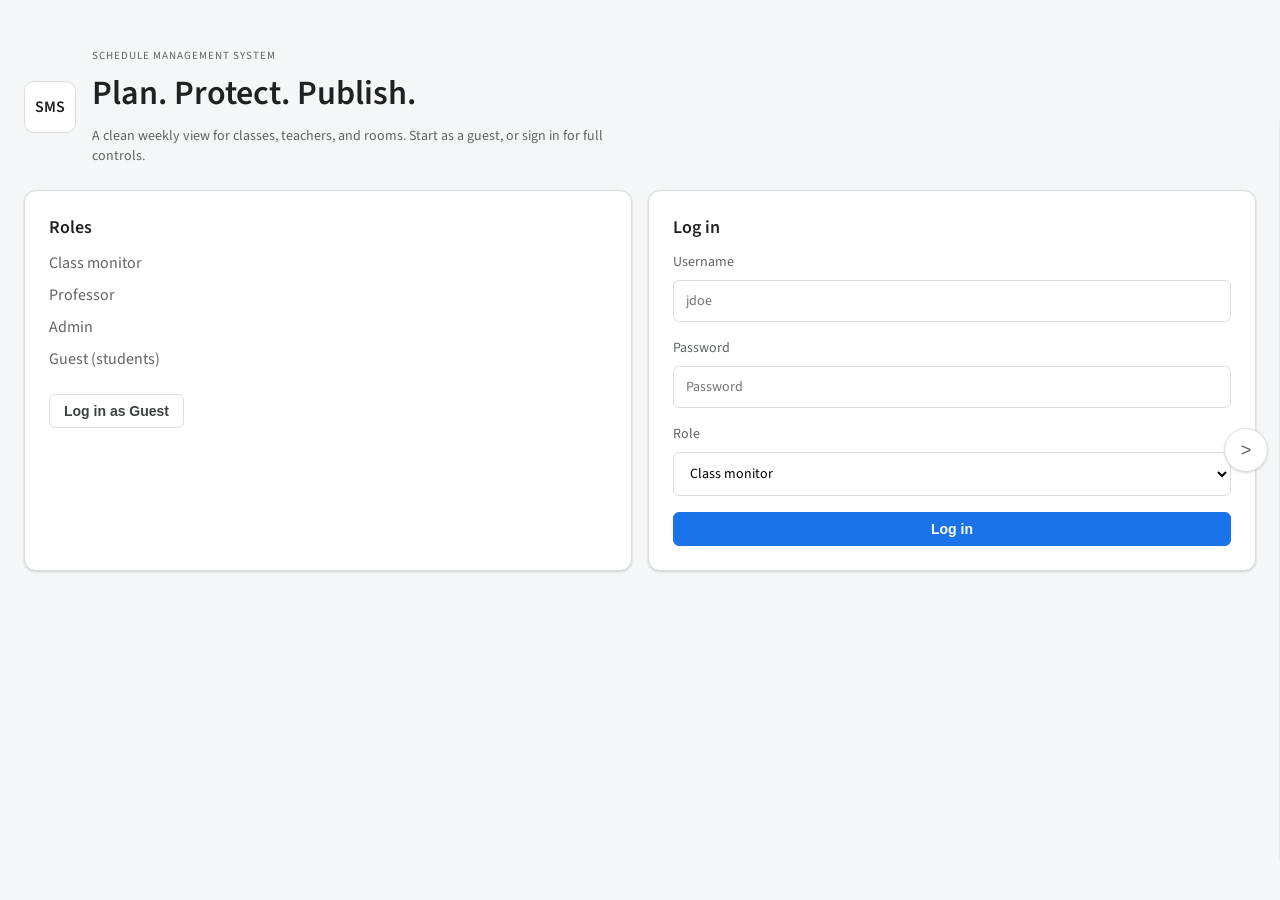
==== frontend/index.html @ 8932b258 "audit log view" ====
<!doctype html>
<html lang="en">
  <head>
    <meta charset="UTF-8" />
    <meta name="viewport" content="width=device-width, initial-scale=1.0" />
  <head>
    <meta charset="UTF-8" />
    <meta name="viewport" content="width=device-width, initial-scale=1.0" />
    <title>Schedule Management System</title>
    <link rel="preconnect" href="https://fonts.googleapis.com" />
    <link rel="preconnect" href="https://fonts.gstatic.com" crossorigin />
    <link
      href="https://fonts.googleapis.com/css2?family=Source+Sans+3:wght@400;500;600&display=swap"
      rel="stylesheet"
    />
    <link rel="stylesheet" href="styles.css" />
    <link rel="stylesheet" href="audit-log.css">
    
  </head>
  <body>
    
    <div class="bg-orbit"></div>
    <div class="bg-grid"></div>

    <main class="shell">
      <section class="login" id="login-view">
        <header class="brand">
          <div class="brand-mark">SMS</div>
          <div>
            <p class="eyebrow">Schedule Management System</p>
            <h1>Plan. Protect. Publish.</h1>
            <p class="lead">
              A clean weekly view for classes, teachers, and rooms. Start as a
              guest, or sign in for full controls.
            </p>
          </div>
        </header>

        <div class="login-panels">
          <div class="role-card">
            <h2>Roles</h2>
            <ul>
              <li>Class monitor</li>
              <li>Professor</li>
              <li>Admin</li>
              <li>Guest (students)</li>
            </ul>
            <button class="btn btn-ghost" id="guest-login">Log in as Guest</button>
          </div>

          <div class="signin-card" id="signin-card">
            <h2>Log in</h2>
            <form id="login-form">
              <label>
                Username
                <input type="text" name="username" placeholder="jdoe" required />
              </label>
              <label>
                Password
                <input
                  type="password"
                  name="password"
                  placeholder="Password"
                  required
                />
              </label>
              <label>
                Role
                <select name="role" required>
                  <option value="class-monitor">Class monitor</option>
                  <option value="professor">Professor</option>
                  <option value="admin">Admin</option>
                </select>
              </label>
              <button class="btn btn-primary" type="submit">Log in</button>
            </form>
          </div>
        </div>
      </section>

      <section class="schedule hidden" id="schedule-view">
        <header class="schedule-top">
          <div class="title-block">
            <h1>Schedule Management System</h1>
            <p id="welcome-line">Welcome, Guest</p>
          </div>
          <div class="top-actions">
            <button class="btn btn-ghost" id="back-to-login">Sign out</button>
          </div>
        </header>

        <nav class="tabs" id="schedule-tabs">
          <button class="tab active" data-view="class">Class Schedule</button>
          <button class="tab" data-view="teacher" id="teacher-tab">
            Teacher Schedule
          </button>
          <button class="tab" data-view="room">Room Schedule</button>
          <button class="tab hidden" data-view="user" id="user-tab">User</button>
          
          <a href="auditlog.html" class="tab" style="font-weight: bold;">Audit Log View</a>
           
        </nav>

        <div class="schedule-controls" id="schedule-controls">
          <div class="week-controls">
            <button class="btn btn-ghost" id="prev-week">Previous</button>
            <div class="week-label">
              <span id="week-range">Week of</span>
              <span class="week-sub" id="week-sub"></span>
            </div>
            <button class="btn btn-ghost" id="next-week">Next</button>
          </div>
          <div class="search-filter">
            <div class="search-field">
              <input
                type="search"
                id="schedule-search"
                placeholder="Search class or room"
                aria-label="Search schedule"
              />
            </div>
            <div class="filter-wrap">
              <button
                class="btn btn-ghost"
                id="filter-toggle"
                type="button"
                aria-expanded="false"
                aria-controls="filter-panel"
              >
                Filters
              </button>
              <div class="filter-panel" id="filter-panel" hidden>
                <div class="filter-group" data-filter-group="class">
                  <label>
                    Department
                    <select id="filter-department">
                      <option value="">All departments</option>
                      <option value="GIC">GIC</option>
                      <option value="GAE">GAE</option>
                      <option value="ABC">ABC</option>
                      <option value="ABG">ABG</option>
                      <option value="ABB">ABB</option>
                    </select>
                  </label>
                  <label>
                    Major
                    <select id="filter-major">
                      <option value="">All majors</option>
                      <option value="cs">Computer Science</option>
                      <option value="se">Software Engineering</option>
                      <option value="it">Information Technology</option>
                      <option value="ds">Data Science</option>
                    </select>
                  </label>
                  <label>
                    Year
                    <select id="filter-year">
                      <option value="">All years</option>
                      <option value="1">Year 1</option>
                      <option value="2">Year 2</option>
                      <option value="3">Year 3</option>
                      <option value="4">Year 4</option>
                    </select>
                  </label>
                  <label>
                    Group
                    <select id="filter-group">
                      <option value="">All groups</option>
                      <option value="A">Group A</option>
                      <option value="B">Group B</option>
                      <option value="C">Group C</option>
                      <option value="D">Group D</option>
                    </select>
                  </label>
                </div>
                <div class="filter-group" data-filter-group="room" hidden>
                  <label>
                    Building
                    <select id="filter-building">
                      <option value="">All buildings</option>
                      <option value="A">Building A</option>
                      <option value="B">Building B</option>
                      <option value="C">Building C</option>
                    </select>
                  </label>
                  <label>
                    Floor
                    <select id="filter-floor">
                      <option value="">All floors</option>
                      <option value="1">Floor 1</option>
                      <option value="2">Floor 2</option>
                      <option value="3">Floor 3</option>
                      <option value="4">Floor 4</option>
                    </select>
                  </label>
                  <label>
                    Room
                    <select id="filter-room">
                      <option value="">All rooms</option>
                      <option value="101">Room 101</option>
                      <option value="102">Room 102</option>
                      <option value="201">Room 201</option>
                      <option value="202">Room 202</option>
                      <option value="301">Room 301</option>
                      <option value="302">Room 302</option>
                    </select>
                  </label>
                </div>
                <div class="filter-actions">
                  <button class="btn" id="filter-clear" type="button">
                    Clear
                  </button>
                  <button class="btn btn-primary" id="filter-apply" type="button">
                    Apply
                  </button>
                </div>
              </div>
            </div>
          </div>
          <button class="btn btn-primary" id="today-btn">Today</button>
        </div>

        <div class="entity-controls hidden" id="class-controls">
          <div class="entity-controls-header">
            <div>
              <h2>Classes</h2>
              <p class="muted">Select a class to view its schedule.</p>
            </div>
            <div class="entity-count" id="class-count">0 classes</div>
          </div>
          <div class="entity-controls-actions">
            <button class="btn btn-primary" id="class-add" type="button">
              Add class
            </button>
          </div>
        </div>

        <div class="entity-controls hidden" id="room-controls">
          <div class="entity-controls-header">
            <div>
              <h2>Rooms</h2>
              <p class="muted">Select a room to view its schedule.</p>
            </div>
            <div class="entity-count" id="room-count">0 rooms</div>
          </div>
          <div class="entity-controls-actions">
            <button class="btn btn-primary" id="room-add" type="button">
              Add room
            </button>
          </div>
        </div>

        <div class="user-controls hidden" id="user-controls">
          <div class="user-controls-header">
            <div>
              <h2>User Directory</h2>
              <p class="muted">Sorted by last modified</p>
            </div>
            <div class="user-count" id="user-count">0 users</div>
          </div>
          <div class="user-controls-actions">
            <div class="user-search-group">
              <div class="search-field">
                <input
                  type="search"
                  id="user-search"
                  placeholder="Search by name or ID"
                  aria-label="Search users"
                />
              </div>
              <div class="filter-wrap">
                <button
                  class="btn btn-ghost"
                  id="user-filter-toggle"
                  type="button"
                  aria-expanded="false"
                  aria-controls="user-filter-panel"
                >
                  Filters
                </button>
                <div class="filter-panel" id="user-filter-panel" hidden>
                  <div class="filter-group">
                    <label>
                      Role
                      <select id="filter-user-role">
                        <option value="">All roles</option>
                        <option value="admin">Admin</option>
                        <option value="professor">Professor</option>
                        <option value="class-monitor">Class monitor</option>
                        <option value="guest">Student</option>
                      </select>
                    </label>
                    <label>
                      Department
                      <select id="filter-user-department">
                        <option value="">All departments</option>
                        <option value="Registrar">Registrar</option>
                        <option value="Engineering">Engineering</option>
                        <option value="Science">Science</option>
                        <option value="Mathematics">Mathematics</option>
                        <option value="Arts">Arts</option>
                        <option value="Student Affairs">Student Affairs</option>
                      </select>
                    </label>
                  </div>
                  <div class="filter-actions">
                    <button class="btn" id="user-filter-clear" type="button">
                      Clear
                    </button>
                    <button class="btn btn-primary" id="user-filter-apply" type="button">
                      Apply
                    </button>
                  </div>
                </div>
              </div>
            </div>
            <button class="btn btn-primary" id="user-add" type="button">
              Add user
            </button>
          </div>
        </div>

        <div class="entity-card hidden" id="class-view">
          <div class="entity-list" id="class-list"></div>
        </div>

        <div class="entity-card hidden" id="room-view">
          <div class="entity-list" id="room-list"></div>
        </div>

        <div class="schedule-card" id="schedule-card">
          <div class="schedule-scroll">
            <div class="schedule-grid">
              <div class="schedule-header" id="schedule-header">
                <div class="corner"></div>
              </div>
              <div class="schedule-body">
                <div class="times" id="time-column"></div>
                <div class="grid-area">
                  <div class="events" id="events"></div>
                </div>
              </div>
            </div>
          </div>
          <footer class="schedule-footer">
            <div class="legend">
              <span class="legend-item class">Class</span>
              <span class="legend-item room">Room</span>
              <span class="legend-item teacher">Teacher</span>
            </div>
            <div class="note" id="guest-note">
              Teacher schedule is available to professors only.
            </div>
          </footer>
        </div>

        <div class="user-card hidden" id="user-view">
          <div class="user-list" id="user-list"></div>
        </div>
      </section>
    </main>

    <div class="modal" id="user-modal" hidden>
      <div
        class="modal-card"
        role="dialog"
        aria-modal="true"
        aria-labelledby="user-modal-title"
      >
        <div class="modal-header">
          <h2 class="modal-title" id="user-modal-title">Add user</h2>
          <button class="modal-close" id="user-close" type="button" aria-label="Close">
            x
          </button>
        </div>
        <form class="modal-form" id="user-form">
          <label>
            Full name
            <input type="text" id="user-name" required placeholder="Ariana Patel" />
          </label>
          <label>
            User ID
            <input type="text" id="user-id" required placeholder="U-1024" />
          </label>
          <label>
            Password
            <input
              type="password"
              id="user-password"
              required
              placeholder="Set a password"
            />
          </label>
          <label>
            Role
            <select id="user-role" required>
              <option value="admin">Admin</option>
              <option value="professor">Professor</option>
              <option value="class-monitor">Class monitor</option>
              <option value="guest">Student</option>
            </select>
          </label>
          <label>
            Department
            <select id="user-department" required>
              <option value="Registrar">Registrar</option>
              <option value="Engineering">Engineering</option>
              <option value="Science">Science</option>
              <option value="Mathematics">Mathematics</option>
              <option value="Arts">Arts</option>
              <option value="Student Affairs">Student Affairs</option>
            </select>
          </label>
          <div class="modal-actions split">
            <button class="btn" id="user-delete" type="button">
              Delete
            </button>
            <div class="modal-actions-right">
              <button class="btn" id="user-cancel" type="button">Cancel</button>
              <button class="btn btn-primary" type="submit">Save</button>
            </div>
          </div>
        </form>
      </div>
    </div>

    <div class="modal" id="class-modal" hidden>
      <div
        class="modal-card"
        role="dialog"
        aria-modal="true"
        aria-labelledby="class-modal-title"
      >
        <div class="modal-header">
          <h2 class="modal-title" id="class-modal-title">Add class</h2>
          <button class="modal-close" id="class-close" type="button" aria-label="Close">
            x
          </button>
        </div>
        <form class="modal-form" id="class-form">
          <label>
            Class name
            <input type="text" id="class-name" required placeholder="SE-1A" />
          </label>
          <label>
            Class ID
            <input type="text" id="class-id" required placeholder="C-100" />
          </label>
          <label>
            Department
            <input
              type="text"
              id="class-department"
              required
              placeholder="Engineering"
            />
          </label>
          <div class="modal-actions split">
            <button class="btn" id="class-delete" type="button" hidden>Delete</button>
            <div class="modal-actions-right">
              <button class="btn" id="class-cancel" type="button">Cancel</button>
              <button class="btn btn-primary" type="submit">Save</button>
            </div>
          </div>
        </form>
      </div>
    </div>

    <div class="modal" id="room-modal" hidden>
      <div
        class="modal-card"
        role="dialog"
        aria-modal="true"
        aria-labelledby="room-modal-title"
      >
        <div class="modal-header">
          <h2 class="modal-title" id="room-modal-title">Add room</h2>
          <button class="modal-close" id="room-close" type="button" aria-label="Close">
            x
          </button>
        </div>
        <form class="modal-form" id="room-form">
          <label>
            Room name
            <input type="text" id="room-name" required placeholder="Room 101" />
          </label>
          <label>
            Room ID
            <input type="text" id="room-id" required placeholder="R-101" />
          </label>
          <label>
            Building
            <input type="text" id="room-building" required placeholder="Building A" />
          </label>
          <label>
            Floor
            <input type="text" id="room-floor" required placeholder="1" />
          </label>
          <div class="modal-actions split">
            <button class="btn" id="room-delete" type="button" hidden>Delete</button>
            <div class="modal-actions-right">
              <button class="btn" id="room-cancel" type="button">Cancel</button>
              <button class="btn btn-primary" type="submit">Save</button>
            </div>
          </div>
        </form>
      </div>
    </div>

    <div class="modal" id="booking-modal" hidden>
      <div class="modal-card" role="dialog" aria-modal="true" aria-labelledby="booking-title">
        <div class="modal-header">
          <h2 class="modal-title" id="booking-title">Book Class</h2>
          <button class="modal-close" id="booking-close" type="button" aria-label="Close">
            x
          </button>
        </div>
        <form class="modal-form" id="booking-form">
          <label>
            Start time
            <input type="time" id="booking-start" required min="06:00" max="18:00" step="1800" />
          </label>
          <label>
            End time
            <input type="time" id="booking-end" required min="06:00" max="18:00" step="1800" />
          </label>
          <label>
            Professor name
            <input type="text" id="booking-professor" required placeholder="Dr. Smith" />
          </label>
          <label>
            Subject
            <input type="text" id="booking-subject" required placeholder="Data Structures" />
          </label>
          <label>
            Type of class
            <select id="booking-type" required>
              <option value="lecture">Lecture</option>
              <option value="lab">Lab</option>
              <option value="makeup">Makeup</option>
              <option value="special">Special</option>
              <option value="review">Review</option>
            </select>
          </label>
          <div class="modal-actions split">
            <button class="btn" id="booking-delete" type="button" hidden>Delete</button>
            <div class="modal-actions-right">
              <button class="btn" id="booking-cancel" type="button">Cancel</button>
              <button class="btn btn-primary" id="booking-submit" type="submit">
                Book
              </button>
            </div>
          </div>
        </form>
      </div>
          </div>
        </form>
      </div>
    </div>

    <div class="modal" id="booking-modal" hidden>
      <div class="modal-card" role="dialog" aria-modal="true" aria-labelledby="booking-title">
        <div class="modal-header">
          <h2 class="modal-title" id="booking-title">Book Class</h2>
          <button class="modal-close" id="booking-close" type="button" aria-label="Close">
            x
          </button>
        </div>
        <form class="modal-form" id="booking-form">
          <label>
            Start time
            <input type="time" id="booking-start" required min="06:00" max="18:00" step="1800" />
          </label>
          <label>
            End time
            <input type="time" id="booking-end" required min="06:00" max="18:00" step="1800" />
          </label>
          <label>
            Professor name
            <input type="text" id="booking-professor" required placeholder="Dr. Smith" />
          </label>
          <label>
            Subject
            <input type="text" id="booking-subject" required placeholder="Data Structures" />
          </label>
          <label>
            Type of class
            <select id="booking-type" required>
              <option value="lecture">Lecture</option>
              <option value="lab">Lab</option>
              <option value="makeup">Makeup</option>
              <option value="special">Special</option>
              <option value="review">Review</option>
            </select>
          </label>
          <div class="modal-actions split">
            <button class="btn" id="booking-delete" type="button" hidden>Delete</button>
            <div class="modal-actions-right">
              <button class="btn" id="booking-cancel" type="button">Cancel</button>
              <button class="btn btn-primary" id="booking-submit" type="submit">
                Book
              </button>
            </div>
          </div>
        </form>
      </div>
    </div>

    <button
      class="audit-toggle"
      id="audit-toggle"
      type="button"
      aria-expanded="false"
      aria-controls="audit-panel"
    >
      <span class="audit-arrow">></span>
    </button>
    <aside class="audit-panel" id="audit-panel" aria-hidden="true">
      <div class="audit-header">
        <h3>Audit log</h3>
        <span class="audit-count" id="audit-count">0</span>
      </div>
      <div class="audit-list" id="audit-list"></div>
    </aside>
    <script src="audit-log.js"></script>
    <script src="app.js"></script>
  </body>
</html>
---- frontend/styles.css ----
:root {
  --bg: #f5f6f7;
  --ink: #202124;
  --ink-muted: #5f6368;
  --accent: #1a73e8;
  --accent-2: #188038;
  --card: #ffffff;
  --line: #dadce0;
  --shadow: 0 1px 2px rgba(60, 64, 67, 0.12),
    0 1px 3px rgba(60, 64, 67, 0.08);
  --hour-height: 56px;
}

* {
  box-sizing: border-box;
  margin: 0;
  padding: 0;
}

body {
  font-family: "Source Sans 3", sans-serif;
  background: var(--bg);
  color: var(--ink);
  min-height: 100vh;
  position: relative;
  overflow-x: hidden;
}

.bg-orbit,
.bg-grid {
  display: none;
}

.shell {
  max-width: 1400px;
  margin: 0 auto;
  padding: 48px 24px 72px;
  display: flex;
  flex-direction: column;
  gap: 36px;
}

.hidden {
  display: none;
}

[hidden] {
  display: none !important;
}

.brand {
  display: grid;
  grid-template-columns: auto 1fr;
  gap: 16px;
  align-items: center;
  margin-bottom: 24px;
}

.brand-mark {
  width: 52px;
  height: 52px;
  border-radius: 10px;
  background: #ffffff;
  color: var(--ink);
  font-weight: 600;
  display: grid;
  place-items: center;
  font-size: 16px;
  border: 1px solid var(--line);
}

.eyebrow {
  text-transform: uppercase;
  font-size: 11px;
  letter-spacing: 1px;
  color: var(--ink-muted);
  margin-bottom: 6px;
}

.brand h1 {
  font-size: clamp(26px, 3.2vw, 34px);
  margin-bottom: 8px;
  font-weight: 600;
}

.lead {
  font-size: 14px;
  max-width: 520px;
  color: var(--ink-muted);
}

.login-panels {
  display: grid;
  grid-template-columns: minmax(0, 1fr) minmax(0, 1fr);
  gap: 16px;
}

.role-card,
.signin-card,
.schedule-card {
  background: var(--card);
  border-radius: 12px;
  padding: 24px;
  box-shadow: var(--shadow);
  border: 1px solid var(--line);
}

.role-card h2,
.signin-card h2 {
  font-size: 18px;
  margin-bottom: 12px;
  font-weight: 600;
}

.role-card ul {
  list-style: none;
  display: grid;
  gap: 10px;
  margin-bottom: 24px;
  color: var(--ink-muted);
}

.signin-card form {
  display: grid;
  gap: 16px;
}

label {
  display: grid;
  gap: 8px;
  font-size: 14px;
  color: var(--ink-muted);
}

input,
select {
  padding: 10px 12px;
  border-radius: 6px;
  border: 1px solid var(--line);
  font-size: 14px;
  font-family: inherit;
  outline: none;
  background: #ffffff;
}

input:focus,
select:focus {
  border-color: var(--accent);
  box-shadow: 0 0 0 2px rgba(26, 115, 232, 0.2);
}

.btn {
  border: 1px solid var(--line);
  border-radius: 6px;
  padding: 8px 14px;
  font-weight: 600;
  font-size: 14px;
  cursor: pointer;
  background: #ffffff;
  transition: background-color 0.2s ease, border-color 0.2s ease;
}

.btn:hover {
  background: #f1f3f4;
}

.btn-primary {
  background: var(--accent);
  color: #ffffff;
  border-color: var(--accent);
  box-shadow: none;
}

.btn-ghost {
  background: #ffffff;
  color: #3c4043;
}

.schedule-top {
  display: flex;
  justify-content: space-between;
  align-items: center;
  gap: 16px;
}

.schedule-top h1 {
  font-size: 22px;
  margin-bottom: 2px;
  font-weight: 600;
}

.schedule-top p {
  color: var(--ink-muted);
}

.tabs {
  display: flex;
  gap: 16px;
  flex-wrap: wrap;
  border-bottom: 1px solid var(--line);
  padding-bottom: 6px;
}

.tab {
  padding: 6px 2px 10px;
  border: none;
  background: transparent;
  cursor: pointer;
  font-weight: 600;
  color: var(--ink-muted);
  border-bottom: 2px solid transparent;
}

.tab.active {
  color: var(--accent);
  border-bottom-color: var(--accent);
}

.schedule-controls {
  display: flex;
  justify-content: space-between;
  align-items: center;
  gap: 16px;
  flex-wrap: wrap;
}

.user-controls {
  display: grid;
  gap: 12px;
}

.entity-controls {
  display: grid;
  gap: 12px;
}

.user-controls-header {
  display: flex;
  justify-content: space-between;
  align-items: center;
  gap: 12px;
  flex-wrap: wrap;
}

.entity-controls-header {
  display: flex;
  justify-content: space-between;
  align-items: center;
  gap: 12px;
  flex-wrap: wrap;
}

.user-controls-header h2 {
  font-size: 18px;
  font-weight: 600;
  margin-bottom: 4px;
}

.entity-controls-header h2 {
  font-size: 18px;
  font-weight: 600;
  margin-bottom: 4px;
}

.muted {
  color: var(--ink-muted);
  font-size: 13px;
}

.user-controls-actions {
  display: flex;
  align-items: center;
  justify-content: space-between;
  gap: 12px;
  flex-wrap: wrap;
}

.entity-controls-actions {
  display: flex;
  align-items: center;
  justify-content: flex-end;
  gap: 12px;
  flex-wrap: wrap;
}

.user-search-group {
  display: flex;
  align-items: center;
  gap: 12px;
  flex-wrap: wrap;
}

.user-controls-actions .search-field input {
  height: 38px;
}

.user-controls-actions .btn {
  height: 38px;
}

.user-count {
  padding: 6px 12px;
  border-radius: 999px;
  border: 1px solid var(--line);
  font-size: 12px;
  font-weight: 600;
  color: var(--ink-muted);
  background: #ffffff;
}

.entity-count {
  padding: 6px 12px;
  border-radius: 999px;
  border: 1px solid var(--line);
  font-size: 12px;
  font-weight: 600;
  color: var(--ink-muted);
  background: #ffffff;
}

.search-filter {
  display: flex;
  align-items: center;
  gap: 12px;
  flex-wrap: wrap;
}

.search-field input {
  min-width: 220px;
  width: 100%;
}

.filter-wrap {
  position: relative;
}

.filter-panel {
  position: absolute;
  top: 44px;
  right: 0;
  min-width: 220px;
  background: #ffffff;
  border: 1px solid var(--line);
  border-radius: 10px;
  padding: 12px;
  box-shadow: var(--shadow);
  display: grid;
  gap: 10px;
  z-index: 10;
}

.filter-group {
  display: grid;
  gap: 10px;
}


.filter-group + .filter-group {
  border-top: 1px solid var(--line);
  padding-top: 10px;
}

.filter-panel label {
  display: grid;
  gap: 6px;
  font-size: 12px;
  color: var(--ink-muted);
}

.filter-actions {
  display: flex;
  gap: 8px;
  justify-content: flex-end;
  padding-top: 4px;
}

.modal {
  position: fixed;
  inset: 0;
  background: rgba(32, 33, 36, 0.25);
  display: flex;
  align-items: center;
  justify-content: center;
  padding: 24px;
  z-index: 20;
}

.modal-card {
  width: min(420px, 100%);
  background: #ffffff;
  border: 1px solid var(--line);
  border-radius: 12px;
  padding: 18px;
  box-shadow: var(--shadow);
}

.modal-header {
  display: flex;
  justify-content: space-between;
  align-items: center;
  margin-bottom: 12px;
}

.modal-title {
  font-size: 16px;
  font-weight: 600;
}

.modal-close {
  border: none;
  background: transparent;
  font-size: 22px;
  line-height: 1;
  color: var(--ink-muted);
  cursor: pointer;
}

.modal-form {
  display: grid;
  gap: 12px;
}

.modal-actions {
  display: flex;
  justify-content: flex-end;
  gap: 8px;
  padding-top: 4px;
}

.modal-actions.split {
  justify-content: space-between;
  align-items: center;
}

.modal-actions-right {
  display: flex;
  gap: 8px;
}

.audit-toggle {
  position: fixed;
  right: 12px;
  top: 50%;
  transform: translateY(-50%);
  width: 44px;
  height: 44px;
  border-radius: 999px;
  border: 1px solid var(--line);
  background: #ffffff;
  box-shadow: var(--shadow);
  display: grid;
  place-items: center;
  cursor: pointer;
  z-index: 30;
}

.audit-arrow {
  display: inline-block;
  font-size: 18px;
  color: var(--ink-muted);
  transition: transform 0.2s ease;
}

.audit-panel {
  position: fixed;
  top: 120px;
  right: 0;
  width: min(360px, 26vw);
  height: calc(100vh - 160px);
  background: #ffffff;
  border-left: 1px solid var(--line);
  box-shadow: var(--shadow);
  padding: 16px;
  display: grid;
  grid-template-rows: auto 1fr;
  gap: 12px;
  transform: translateX(100%);
  transition: transform 0.2s ease;
  z-index: 25;
}

.audit-panel.open {
  transform: translateX(0);
}

.audit-panel.open + .audit-toggle .audit-arrow,
.audit-toggle[aria-expanded="true"] .audit-arrow {
  transform: rotate(180deg);
}

.audit-header {
  display: flex;
  align-items: center;
  justify-content: space-between;
  gap: 12px;
}

.audit-header h3 {
  font-size: 15px;
  font-weight: 600;
}

.audit-count {
  padding: 4px 10px;
  border-radius: 999px;
  border: 1px solid var(--line);
  font-size: 11px;
  color: var(--ink-muted);
  font-weight: 600;
}

.audit-list {
  display: grid;
  gap: 10px;
  overflow-y: auto;
  padding-right: 4px;
  align-content: start;
  grid-auto-rows: max-content;
}

.audit-item {
  border: 1px solid var(--line);
  border-radius: 10px;
  padding: 8px 10px;
  display: grid;
  grid-template-columns: minmax(0, 0.9fr) minmax(0, 0.9fr) minmax(0, 1.2fr) auto;
  grid-template-areas:
    "subject action object time"
    "subject subtitle subtitle subtitle";
  gap: 4px 10px;
  align-items: start;
  background: #ffffff;
}

.audit-subject {
  grid-area: subject;
  font-size: 13px;
  font-weight: 600;
  color: var(--ink);
  white-space: nowrap;
  overflow: hidden;
  text-overflow: ellipsis;
  padding-right: 6px;
}

.audit-action {
  grid-area: action;
  font-size: 11px;
  text-transform: uppercase;
  letter-spacing: 0.4px;
  color: var(--ink-muted);
  white-space: nowrap;
}

.audit-object {
  grid-area: object;
  font-size: 12px;
  color: var(--ink);
  white-space: nowrap;
  overflow: hidden;
  text-overflow: ellipsis;
}

.audit-time {
  grid-area: time;
  font-size: 11px;
  color: var(--ink-muted);
  text-align: right;
  white-space: nowrap;
}

.audit-subtitle {
  grid-area: subtitle;
  display: grid;
  gap: 2px;
}

.audit-subline {
  font-size: 12px;
  color: var(--ink);
  font-weight: 600;
  white-space: nowrap;
  overflow: hidden;
  text-overflow: ellipsis;
}

.audit-subtime {
  font-size: 11px;
  color: var(--ink-muted);
  white-space: nowrap;
}

.week-controls {
  display: flex;
  align-items: center;
  gap: 12px;
  flex-wrap: nowrap;
}

.week-label {
  display: flex;
  align-items: baseline;
  gap: 6px;
  min-width: 0;
}

.week-label span {
  font-weight: 600;
}

.week-sub {
  color: var(--ink-muted);
  font-size: 13px;
}

.view-chip {
  background: #ffffff;
  color: #3c4043;
  border-radius: 999px;
  padding: 6px 12px;
  font-size: 12px;
  border: 1px solid var(--line);
}

.schedule-card {
  padding: 0;
  overflow: hidden;
}

.user-card,
.entity-card {
  background: var(--card);
  border-radius: 12px;
  padding: 20px;
  box-shadow: var(--shadow);
  border: 1px solid var(--line);
  display: grid;
  gap: 14px;
}

.user-list,
.entity-list {
  display: grid;
  gap: 12px;
}

.user-row,
.class-row,
.room-row {
  border: 1px solid var(--line);
  border-radius: 10px;
  padding: 12px 14px;
  display: grid;
  grid-template-columns: 1.2fr 1fr 1fr auto;
  gap: 12px;
  align-items: center;
  background: #ffffff;
}

.class-row.selected,
.room-row.selected {
  border-color: #c6dafc;
  box-shadow: 0 0 0 2px rgba(26, 115, 232, 0.15);
}

.user-actions {
  display: flex;
  justify-content: flex-end;
}

.entity-actions {
  display: flex;
  justify-content: flex-end;
}

.icon-btn {
  border: 1px solid var(--line);
  background: #ffffff;
  border-radius: 8px;
  width: 34px;
  height: 34px;
  display: grid;
  place-items: center;
  cursor: pointer;
  color: var(--ink-muted);
  transition: background-color 0.2s ease, border-color 0.2s ease;
}

.icon-btn:hover {
  background: #f1f3f4;
}

.icon-btn svg {
  width: 16px;
  height: 16px;
}

.user-main {
  display: grid;
  gap: 4px;
}

.user-name {
  font-weight: 600;
  font-size: 14px;
}

.user-id {
  font-size: 12px;
  color: var(--ink-muted);
}

.user-tags {
  display: flex;
  flex-wrap: wrap;
  gap: 8px;
}

.tag {
  padding: 4px 10px;
  border-radius: 999px;
  font-size: 11px;
  font-weight: 600;
  background: #f1f3f4;
  color: var(--ink-muted);
  border: 1px solid var(--line);
}

.tag.role.admin {
  background: rgba(26, 115, 232, 0.12);
  color: var(--accent);
  border-color: #d2e3fc;
}

.tag.role.professor {
  background: rgba(52, 168, 83, 0.15);
  color: #188038;
  border-color: #cde7d8;
}

.tag.role.class-monitor {
  background: rgba(251, 188, 4, 0.18);
  color: #a06100;
  border-color: #fde293;
}

.tag.role.guest {
  background: rgba(95, 99, 104, 0.12);
  color: #3c4043;
  border-color: #dadce0;
}

.tag.department {
  background: #e8f0fe;
  color: #1a73e8;
  border-color: #d2e3fc;
}

.tag.building {
  background: rgba(26, 115, 232, 0.12);
  color: #1a73e8;
  border-color: #d2e3fc;
}

.tag.floor {
  background: rgba(24, 128, 56, 0.12);
  color: #188038;
  border-color: #cde7d8;
}

.user-modified {
  display: grid;
  gap: 4px;
}

.user-label {
  font-size: 11px;
  text-transform: uppercase;
  letter-spacing: 0.6px;
  color: var(--ink-muted);
}

.user-date {
  font-size: 12px;
  color: var(--ink);
  font-weight: 600;
}

.empty-state {
  padding: 16px;
  border-radius: 10px;
  border: 1px dashed var(--line);
  text-align: center;
  color: var(--ink-muted);
  background: #fafafa;
  font-size: 13px;
}

.schedule-scroll {
  overflow-x: auto;
}

.schedule-grid {
  min-width: 880px;
}

.schedule-header {
  display: grid;
  grid-template-columns: 80px repeat(7, 1fr);
  border-bottom: 1px solid var(--line);
  background: #f8f9fa;
}

.corner {
  height: 58px;
}

.day {
  padding: 10px 6px;
  border-left: 1px solid var(--line);
  display: grid;
  gap: 2px;
  justify-items: center;
  font-weight: 600;
}

.day span {
  font-size: 12px;
  color: var(--ink-muted);
  font-weight: 500;
}

.day .date-number {
  font-size: 14px;
  color: var(--ink);
  font-weight: 600;
}

.day .today-pill {
  font-size: 10px;
  text-transform: uppercase;
  letter-spacing: 0.6px;
  padding: 2px 6px;
  background: rgba(26, 115, 232, 0.12);
  color: var(--accent);
  border-radius: 999px;
}

.schedule-body {
  display: grid;
  grid-template-columns: 80px 1fr;
  align-items: start;
}

.times {
  display: grid;
  border-right: 1px solid var(--line);
  background: #f8f9fa;
}

.time-row {
  height: var(--hour-height);
  padding: 10px 8px;
  font-size: 12px;
  color: var(--ink-muted);
  border-bottom: 1px solid var(--line);
}

.grid-area {
  position: relative;
  overflow: hidden;
}

.events {
  display: grid;
  grid-template-columns: repeat(7, 1fr);
  height: var(--grid-height);
}

.day-column {
  position: relative;
  border-left: 1px solid var(--line);
  background-image: linear-gradient(
    to bottom,
    rgba(218, 220, 224, 0.9) 1px,
    transparent 1px
  );
  background-size: 100% var(--hour-height);
}

.day-column:last-child {
  border-right: 1px solid var(--line);
}

.event {
  position: absolute;
  left: 8px;
  right: 8px;
  border-radius: 6px;
  padding: 8px 10px;
  font-size: 12px;
  display: grid;
  gap: 4px;
  color: #202124;
  box-shadow: none;
  border: 1px solid transparent;
  border-left-width: 4px;
}

.event strong {
  font-size: 13px;
}

.event .meta {
  color: rgba(16, 20, 31, 0.7);
  font-size: 11px;
}

.event.class {
  background: #e8f0fe;
  border-color: #d2e3fc;
  border-left-color: #1a73e8;
}

.event.room {
  background: #fef7e0;
  border-color: #fde293;
  border-left-color: #fbbc04;
}

.event.teacher {
  background: #e6f4ea;
  border-color: #cde7d8;
  border-left-color: #34a853;
}

.schedule-footer {
  display: flex;
  justify-content: space-between;
  gap: 16px;
  padding: 14px 20px 16px;
  background: #f8f9fa;
  border-top: 1px solid var(--line);
}

.legend {
  display: flex;
  gap: 12px;
  flex-wrap: wrap;
}

.legend-item {
  font-size: 12px;
  padding: 4px 10px;
  border-radius: 999px;
  font-weight: 600;
}

.legend-item.class {
  background: rgba(26, 115, 232, 0.12);
  color: #1a73e8;
}

.legend-item.room {
  background: rgba(251, 188, 4, 0.18);
  color: #a06100;
}

.legend-item.teacher {
  background: rgba(52, 168, 83, 0.15);
  color: #188038;
}

.note {
  font-size: 12px;
  color: var(--ink-muted);
}

@media (max-width: 900px) {
  .login-panels {
    grid-template-columns: 1fr;
  }

  .brand {
    grid-template-columns: 1fr;
  }

  .schedule-top {
    flex-direction: column;
    align-items: flex-start;
  }

  .schedule-controls {
    flex-direction: column;
    align-items: flex-start;
  }

  .user-controls-actions {
    width: 100%;
    justify-content: flex-start;
  }

  .entity-controls-actions {
    width: 100%;
    justify-content: flex-start;
  }

  .user-search-group {
    width: 100%;
  }

  .filter-panel {
    left: 0;
    right: auto;
  }
}

@media (max-width: 600px) {
  .shell {
    padding: 32px 16px 56px;
  }

  .schedule-header,
  .schedule-body {
    grid-template-columns: 64px repeat(7, 1fr);
  }

  .times {
    font-size: 11px;
  }

  .brand-mark {
    width: 48px;
    height: 48px;
  }

  .user-row,
  .class-row,
  .room-row {
    grid-template-columns: 1fr;
    align-items: flex-start;
  }

  .user-actions,
  .entity-actions {
    justify-content: flex-start;
  }
}
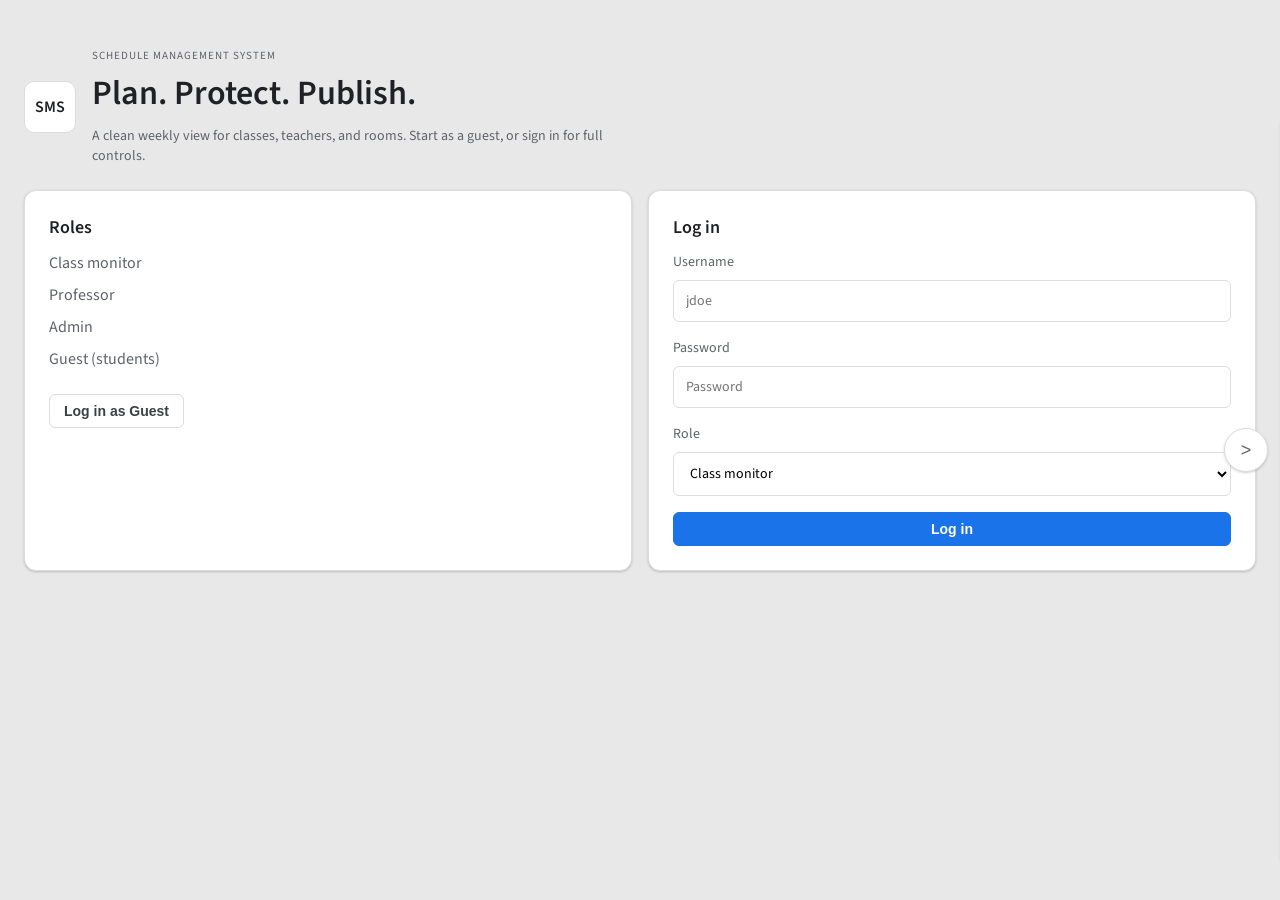
==== commit ed9d53a4: "audit log view" ====
--- a/frontend/index.html
+++ b/frontend/index.html
@@ -1,8 +1,5 @@
 <!doctype html>
 <html lang="en">
-  <head>
-    <meta charset="UTF-8" />
-    <meta name="viewport" content="width=device-width, initial-scale=1.0" />
   <head>
     <meta charset="UTF-8" />
     <meta name="viewport" content="width=device-width, initial-scale=1.0" />
@@ -553,57 +550,6 @@
           </div>
         </form>
       </div>
-          </div>
-        </form>
-      </div>
-    </div>
-
-    <div class="modal" id="booking-modal" hidden>
-      <div class="modal-card" role="dialog" aria-modal="true" aria-labelledby="booking-title">
-        <div class="modal-header">
-          <h2 class="modal-title" id="booking-title">Book Class</h2>
-          <button class="modal-close" id="booking-close" type="button" aria-label="Close">
-            x
-          </button>
-        </div>
-        <form class="modal-form" id="booking-form">
-          <label>
-            Start time
-            <input type="time" id="booking-start" required min="06:00" max="18:00" step="1800" />
-          </label>
-          <label>
-            End time
-            <input type="time" id="booking-end" required min="06:00" max="18:00" step="1800" />
-          </label>
-          <label>
-            Professor name
-            <input type="text" id="booking-professor" required placeholder="Dr. Smith" />
-          </label>
-          <label>
-            Subject
-            <input type="text" id="booking-subject" required placeholder="Data Structures" />
-          </label>
-          <label>
-            Type of class
-            <select id="booking-type" required>
-              <option value="lecture">Lecture</option>
-              <option value="lab">Lab</option>
-              <option value="makeup">Makeup</option>
-              <option value="special">Special</option>
-              <option value="review">Review</option>
-            </select>
-          </label>
-          <div class="modal-actions split">
-            <button class="btn" id="booking-delete" type="button" hidden>Delete</button>
-            <div class="modal-actions-right">
-              <button class="btn" id="booking-cancel" type="button">Cancel</button>
-              <button class="btn btn-primary" id="booking-submit" type="submit">
-                Book
-              </button>
-            </div>
-          </div>
-        </form>
-      </div>
     </div>
 
     <button
--- a/frontend/styles.css
+++ b/frontend/styles.css
@@ -215,6 +215,9 @@
   color: var(--accent);
   border-bottom-color: var(--accent);
 }
+a.tab {
+  text-decoration: none;
+}
 
 .schedule-controls {
   display: flex;
--- a/frontend/audit-log.css
+++ b/frontend/audit-log.css
@@ -0,0 +1,601 @@
+
+
+*, *::before, *::after { box-sizing: border-box; margin: 0; padding: 0; }
+
+:root {
+  --bg:          #e8e8e8;
+  --surface:     #ffffff;
+  --border:      #d0d0d0;
+  --text-main:   #111111;
+  --text-muted:  #666666;
+  --accent:      #1a73e8;
+  --accent-dark: #1558b0;
+  --danger:      #d93025;
+  --success:     #188038;
+  --warn:        #e37400;
+  --tag-student-bg:  #e3f0ff;
+  --tag-student-fg:  #1a5fb4;
+  --tag-prof-bg:     #e6f4ea;
+  --tag-prof-fg:     #1e7e34;
+  --tag-admin-bg:    #fce8e6;
+  --tag-admin-fg:    #b31412;
+  --tag-dept-bg:     #f1f3f4;
+  --tag-dept-fg:     #444444;
+  --tag-monitor-bg:  #fff3e0;
+  --tag-monitor-fg:  #e65100;
+  --radius:      8px;
+  --shadow:      0 1px 3px rgba(0,0,0,.12), 0 1px 2px rgba(0,0,0,.08);
+}
+
+body {
+  font-family: "Source Sans 3", sans-serif;
+  background: var(--bg);
+  color: var(--ink);
+  min-height: 100vh;
+  position: relative;
+  overflow-x: hidden;
+}
+
+.site-header {
+  background: var(--surface);
+  padding: 16px 28px;
+  display: flex;
+  align-items: flex-start;
+  justify-content: space-between;
+  border-bottom: 1px solid var(--border);
+}
+
+.site-title {
+  font-size: 1.55rem;
+  font-weight: 700;
+  letter-spacing: -.3px;
+  color: var(--text-main);
+}
+
+.site-welcome {
+  font-size: .82rem;
+  color: var(--text-muted);
+  margin-top: 2px;
+}
+
+.btn-signout {
+  margin-top: 4px;
+  padding: 6px 18px;
+  border: 1px solid var(--border);
+  border-radius: var(--radius);
+  background: var(--surface);
+  font-size: .85rem;
+  cursor: pointer;
+  white-space: nowrap;
+  transition: background .15s;
+}
+.btn-signout:hover { background: var(--bg); }
+
+.top-nav {
+  background: var(--surface);
+  padding: 0 28px;
+  display: flex;
+  gap: 4px;
+  border-bottom: 2px solid var(--border);
+}
+
+
+.nav-link {
+  display: inline-block;
+  padding: 10px 14px;
+  font-size: .88rem;
+  font-family: inherit;
+  font-weight: 400;         
+  color: var(--text-main);
+  text-decoration: none;
+  border-bottom: 2px solid transparent;
+  margin-bottom: -2px;
+  transition: color .15s, border-color .15s;
+}
+.nav-link:hover { color: var(--accent); }
+.nav-link.active {
+  color: var(--accent);
+  border-bottom-color: var(--accent);
+  font-weight: 600;         
+}
+
+.page-content {
+  max-width: 1200px;
+  margin: 0 auto;
+  padding: 28px 28px 48px;
+}
+
+
+.page-title-row {
+  display: flex;
+  align-items: flex-start;
+  justify-content: space-between;
+  margin-bottom: 18px;
+}
+.page-title {
+  font-size: 1.15rem;
+  font-weight: 700;
+  color: var(--text-main);
+}
+.page-subtitle {
+  font-size: .78rem;
+  color: var(--text-muted);
+  margin-top: 2px;
+}
+
+.badge-count {
+  background: var(--surface);
+  border: 1px solid var(--border);
+  border-radius: 20px;
+  padding: 4px 14px;
+  font-size: .82rem;
+  color: var(--text-muted);
+  white-space: nowrap;
+}
+
+
+.search-row {
+  margin-bottom: 18px;
+}
+
+.search-wrapper {
+  position: relative;
+  width: 320px;
+}
+
+.search-icon {
+  position: absolute;
+  left: 10px;
+  top: 50%;
+  transform: translateY(-50%);
+  width: 16px;
+  height: 16px;
+  color: var(--text-muted);
+  pointer-events: none;
+}
+
+.search-input {
+  width: 100%;
+  padding: 8px 36px 8px 34px;
+  border: 1px solid var(--border);
+  border-radius: var(--radius);
+  font-size: .87rem;
+  background: var(--surface);
+  color: var(--text-main);
+  outline: none;
+  transition: border-color .15s, box-shadow .15s;
+}
+.search-input:focus {
+  border-color: var(--accent);
+  box-shadow: 0 0 0 3px rgba(26,115,232,.15);
+}
+
+.search-clear {
+  position: absolute;
+  right: 8px;
+  top: 50%;
+  transform: translateY(-50%);
+  background: none;
+  border: none;
+  cursor: pointer;
+  color: var(--text-muted);
+  font-size: .75rem;
+  line-height: 1;
+  padding: 2px 4px;
+  border-radius: 4px;
+  display: none;
+}
+.search-clear:hover { background: var(--bg); color: var(--text-main); }
+
+
+.log-list {
+  display: flex;
+  flex-direction: column;
+  gap: 12px;
+}
+
+.log-card {
+  background: var(--surface);
+  border: 1px solid var(--border);
+  border-radius: var(--radius);
+  box-shadow: var(--shadow);
+  overflow: hidden;
+  transition: box-shadow .15s;
+}
+.log-card:hover { box-shadow: 0 3px 10px rgba(0,0,0,.14); }
+
+.log-card-header {
+  display: flex;
+  align-items: center;
+  justify-content: space-between;
+  padding: 14px 18px;
+  cursor: pointer;
+  user-select: none;
+  gap: 12px;
+}
+
+.log-user-info {
+  display: flex;
+  flex-direction: column;
+  gap: 3px;
+  min-width: 160px;
+}
+
+.log-user-name {
+  font-weight: 700;
+  font-size: .97rem;
+  color: var(--text-main);
+}
+
+.log-user-id {
+  font-size: .78rem;
+  color: var(--text-muted);
+}
+
+
+.tag-group {
+  display: flex;
+  flex-wrap: wrap;
+  gap: 6px;
+  flex: 1;
+}
+
+.tag {
+  display: inline-block;
+  padding: 2px 10px;
+  border-radius: 12px;
+  font-size: .74rem;
+  font-weight: 600;
+  letter-spacing: .2px;
+}
+.tag-student  { background: var(--tag-student-bg);  color: var(--tag-student-fg); }
+.tag-professor{ background: var(--tag-prof-bg);     color: var(--tag-prof-fg); }
+.tag-admin    { background: var(--tag-admin-bg);    color: var(--tag-admin-fg); }
+.tag-monitor  { background: var(--tag-monitor-bg);  color: var(--tag-monitor-fg); }
+.tag-dept     { background: var(--tag-dept-bg);     color: var(--tag-dept-fg); }
+.tag-register { background: #f0e6ff;                color: #6a0dad; }
+
+.log-last-modified {
+  text-align: right;
+  min-width: 180px;
+}
+.log-last-modified .lm-label {
+  font-size: .68rem;
+  letter-spacing: .6px;
+  text-transform: uppercase;
+  color: var(--text-muted);
+  font-weight: 600;
+}
+.log-last-modified .lm-date {
+  font-size: .87rem;
+  font-weight: 700;
+  color: var(--text-main);
+  margin-top: 2px;
+}
+
+
+.chevron {
+  width: 18px;
+  height: 18px;
+  color: var(--text-muted);
+  transition: transform .2s ease;
+  flex-shrink: 0;
+}
+.log-card.open .chevron { transform: rotate(180deg); }
+
+
+.log-history {
+  max-height: 0;
+  overflow: hidden;
+  transition: max-height .3s ease;
+  border-top: 0 solid var(--border);
+}
+.log-card.open .log-history {
+  max-height: 2000px;
+  border-top: 1px solid var(--border);
+}
+
+.history-inner {
+  padding: 0 18px 16px;
+}
+
+.history-title {
+  font-size: .75rem;
+  letter-spacing: .7px;
+  text-transform: uppercase;
+  font-weight: 700;
+  color: var(--text-muted);
+  padding: 14px 0 10px;
+}
+
+
+.timeline {
+  display: flex;
+  flex-direction: column;
+  gap: 0;
+}
+
+.timeline-entry {
+  display: flex;
+  gap: 0;
+  position: relative;
+}
+
+.tl-indicator {
+  display: flex;
+  flex-direction: column;
+  align-items: center;
+  width: 28px;
+  flex-shrink: 0;
+}
+
+.tl-dot {
+  width: 10px;
+  height: 10px;
+  border-radius: 50%;
+  border: 2px solid var(--accent);
+  background: var(--surface);
+  flex-shrink: 0;
+  margin-top: 4px;
+  z-index: 1;
+}
+.tl-dot.dot-create { border-color: var(--success); }
+.tl-dot.dot-delete { border-color: var(--danger);  }
+
+.tl-line {
+  width: 2px;
+  flex: 1;
+  background: var(--border);
+  margin: 2px 0;
+}
+
+.timeline-entry:last-child .tl-line { display: none; }
+
+.tl-content {
+  flex: 1;
+  padding: 0 0 18px 12px;
+}
+
+.tl-meta {
+  display: flex;
+  align-items: center;
+  gap: 10px;
+  flex-wrap: wrap;
+  margin-bottom: 6px;
+}
+
+.tl-action {
+  font-size: .73rem;
+  font-weight: 700;
+  padding: 2px 8px;
+  border-radius: 10px;
+  letter-spacing: .2px;
+}
+.action-edit   { background: #e8f0fe; color: #1a56db; }
+.action-create { background: #e6f4ea; color: #137333; }
+.action-delete { background: #fce8e6; color: #c5221f; }
+
+.tl-timestamp {
+  font-size: .78rem;
+  color: var(--text-muted);
+}
+
+.tl-editor {
+  font-size: .78rem;
+  color: var(--text-muted);
+}
+.tl-editor strong { color: var(--text-main); }
+
+
+.change-table {
+  width: 100%;
+  border-collapse: collapse;
+  font-size: .82rem;
+  margin-top: 6px;
+  border-radius: 6px;
+  overflow: hidden;
+  border: 1px solid var(--border);
+}
+
+.change-table th {
+  background: var(--bg);
+  text-align: left;
+  padding: 6px 10px;
+  font-size: .72rem;
+  letter-spacing: .5px;
+  text-transform: uppercase;
+  color: var(--text-muted);
+  font-weight: 700;
+  border-bottom: 1px solid var(--border);
+}
+
+.change-table td {
+  padding: 6px 10px;
+  vertical-align: top;
+  border-bottom: 1px solid #f0f0f0;
+  color: var(--text-main);
+}
+.change-table tr:last-child td { border-bottom: none; }
+
+.change-table .field-name {
+  font-weight: 600;
+  color: var(--text-muted);
+  width: 110px;
+}
+
+.val-old {
+  text-decoration: line-through;
+  color: var(--danger);
+  opacity: .8;
+}
+
+.val-new {
+  color: var(--success);
+  font-weight: 600;
+}
+
+
+.no-changes {
+  font-size: .82rem;
+  color: var(--text-muted);
+  font-style: italic;
+  margin-top: 4px;
+}
+
+.empty-state {
+  text-align: center;
+  padding: 64px 20px;
+  color: var(--text-muted);
+}
+.empty-state svg {
+  width: 48px;
+  height: 48px;
+  margin: 0 auto 16px;
+  display: block;
+  opacity: .35;
+}
+.empty-state .empty-title {
+  font-size: 1rem;
+  color: var(--text-main);
+  font-weight: 700;
+  margin: 0 0 10px;
+}
+.empty-state .empty-copy,
+.empty-state p {
+  font-size: .95rem;
+  color: var(--text-muted);
+  line-height: 1.6;
+  max-width: 420px;
+  margin: 0 auto;
+}
+
+.edit-history-container {
+  margin-top: 20px;
+  font-family: sans-serif;
+  color: #333;
+}
+
+.history-section-title {
+  font-size: 14px;
+  color: #555;
+  margin-bottom: 20px;
+  text-transform: uppercase;
+  letter-spacing: 0.5px;
+}
+
+.timeline {
+  list-style: none;
+  padding: 0;
+  margin: 0 0 0 10px;
+  position: relative;
+}
+
+
+.timeline::before {
+  content: '';
+  position: absolute;
+  top: 10px;
+  bottom: 20px;
+  left: 5px;
+  width: 2px;
+  background-color: #dcdcdc;
+}
+
+.timeline-item {
+  position: relative;
+  padding-left: 30px;
+  margin-bottom: 30px;
+}
+
+.timeline-marker {
+  position: absolute;
+  left: 0;
+  top: 5px;
+  width: 12px;
+  height: 12px;
+  border-radius: 50%;
+  background-color: #fff;
+  border: 2px solid;
+  z-index: 1;
+}
+
+.blue-marker {
+  border-color: #1a73e8;
+}
+
+.green-marker {
+  border-color: #1e8e3e;
+}
+
+.timeline-header {
+  display: flex;
+  align-items: center;
+  gap: 10px;
+  margin-bottom: 12px;
+  font-size: 14px;
+}
+
+.timeline-date {
+  color: #666;
+}
+
+.badge {
+  padding: 4px 10px;
+  border-radius: 12px;
+  font-size: 12px;
+  font-weight: 600;
+}
+
+.badge-blue {
+  background-color: #e8f0fe;
+  color: #1a73e8;
+}
+
+.badge-green {
+  background-color: #e6f4ea;
+  color: #1e8e3e;
+}
+
+
+.diff-table {
+  width: 100%;
+  max-width: 600px;
+  border-collapse: collapse;
+  border: 1px solid #ccc;
+  font-size: 14px;
+}
+
+.diff-table th {
+  background-color: #eaeaea;
+  text-align: left;
+  padding: 10px 12px;
+  color: #555;
+  font-weight: 600;
+  border-bottom: 1px solid #ccc;
+}
+
+.diff-table td {
+  padding: 10px 12px;
+  border-bottom: 1px solid #eee;
+  background-color: #fff;
+}
+
+.diff-table tr:last-child td {
+  border-bottom: none;
+}
+
+/* Text colors and formatting */
+.text-deleted {
+  color: #d93025;
+  text-decoration: line-through;
+}
+
+.text-added {
+  color: #1e8e3e;
+}
+
+.italic-text {
+  font-style: italic;
+  color: #666;
+  margin: 0;
+}
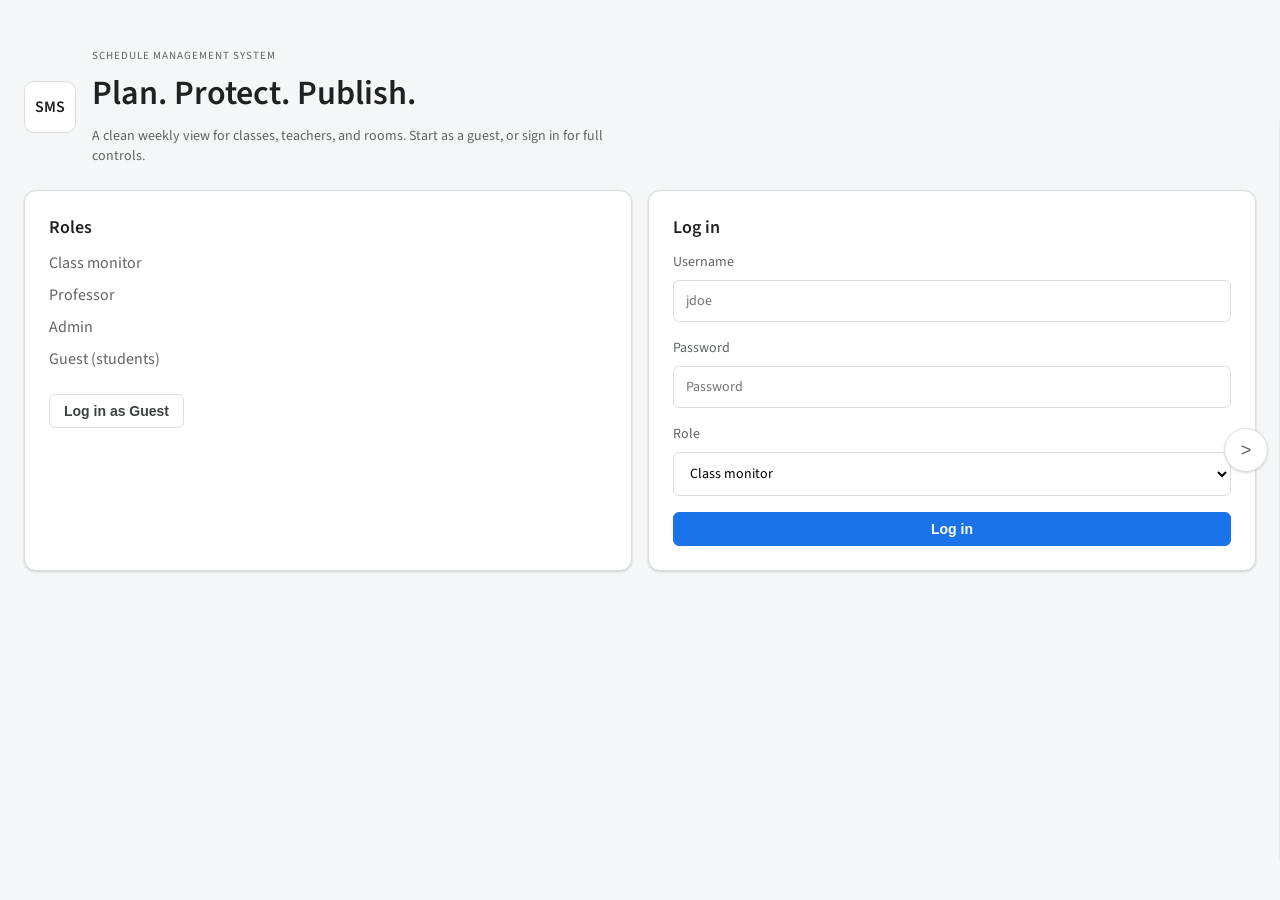
==== commit b8504879: "in the middle of unifying page" ====
--- a/frontend/index.html
+++ b/frontend/index.html
@@ -1,5 +1,8 @@
 <!doctype html>
 <html lang="en">
+  <head>
+    <meta charset="UTF-8" />
+    <meta name="viewport" content="width=device-width, initial-scale=1.0" />
   <head>
     <meta charset="UTF-8" />
     <meta name="viewport" content="width=device-width, initial-scale=1.0" />
@@ -11,7 +14,7 @@
       rel="stylesheet"
     />
     <link rel="stylesheet" href="styles.css" />
-    <link rel="stylesheet" href="audit-log.css">
+    <link rel="stylesheet" href="audit-embedded.css" />
     
   </head>
   <body>
@@ -94,7 +97,7 @@
           <button class="tab" data-view="room">Room Schedule</button>
           <button class="tab hidden" data-view="user" id="user-tab">User</button>
           
-          <a href="auditlog.html" class="tab" style="font-weight: bold;">Audit Log View</a>
+          <button class="tab" data-view="audit" id="audit-tab">Audit Log</button>
            
         </nav>
 
@@ -107,6 +110,9 @@
             </div>
             <button class="btn btn-ghost" id="next-week">Next</button>
           </div>
+          <button class="btn btn-ghost" id="back-to-list" type="button" hidden>
+            Back to list
+          </button>
           <div class="search-filter">
             <div class="search-field">
               <input
@@ -354,6 +360,57 @@
         <div class="user-card hidden" id="user-view">
           <div class="user-list" id="user-list"></div>
         </div>
+
+        <div class="audit-view hidden" id="audit-view">
+          <div class="user-controls" id="audit-controls">
+            <div class="user-controls-header">
+              <div>
+                <h2>Audit Log</h2>
+                <p class="muted">Sorted by last modified</p>
+              </div>
+              <div class="user-count" id="entryCount">— entries</div>
+            </div>
+            <div class="user-controls-actions">
+              <div class="user-search-group">
+                <div class="search-field">
+                  <input
+                    type="search"
+                    id="searchInput"
+                    placeholder="Search by name or ID"
+                    aria-label="Search audit log"
+                  />
+                </div>
+                <button class="btn btn-ghost" id="clearSearch" type="button">
+                  Clear
+                </button>
+              </div>
+            </div>
+          </div>
+
+          <div class="user-card">
+            <div class="audit-embedded">
+              <div class="log-list" id="logList"></div>
+
+              <div class="empty-state" id="emptyState" style="display: none;">
+                <svg
+                  xmlns="http://www.w3.org/2000/svg"
+                  viewBox="0 0 64 64"
+                  fill="none"
+                  stroke="currentColor"
+                  stroke-width="2"
+                >
+                  <circle cx="32" cy="32" r="28" />
+                  <line x1="20" y1="20" x2="44" y2="44" />
+                  <line x1="44" y1="20" x2="20" y2="44" />
+                </svg>
+                <div class="empty-title">No audit log entries available</div>
+                <div class="empty-copy">
+                  There are currently no audit log entries to display.
+                </div>
+              </div>
+            </div>
+          </div>
+        </div>
       </section>
     </main>
 
@@ -499,6 +556,57 @@
               <button class="btn" id="room-cancel" type="button">Cancel</button>
               <button class="btn btn-primary" type="submit">Save</button>
             </div>
+          </div>
+        </form>
+      </div>
+    </div>
+
+    <div class="modal" id="booking-modal" hidden>
+      <div class="modal-card" role="dialog" aria-modal="true" aria-labelledby="booking-title">
+        <div class="modal-header">
+          <h2 class="modal-title" id="booking-title">Book Class</h2>
+          <button class="modal-close" id="booking-close" type="button" aria-label="Close">
+            x
+          </button>
+        </div>
+        <form class="modal-form" id="booking-form">
+          <label>
+            Start time
+            <input type="time" id="booking-start" required min="06:00" max="18:00" step="1800" />
+          </label>
+          <label>
+            End time
+            <input type="time" id="booking-end" required min="06:00" max="18:00" step="1800" />
+          </label>
+          <label>
+            Professor name
+            <input type="text" id="booking-professor" required placeholder="Dr. Smith" />
+          </label>
+          <label>
+            Subject
+            <input type="text" id="booking-subject" required placeholder="Data Structures" />
+          </label>
+          <label>
+            Type of class
+            <select id="booking-type" required>
+              <option value="lecture">Lecture</option>
+              <option value="lab">Lab</option>
+              <option value="makeup">Makeup</option>
+              <option value="special">Special</option>
+              <option value="review">Review</option>
+            </select>
+          </label>
+          <div class="modal-actions split">
+            <button class="btn" id="booking-delete" type="button" hidden>Delete</button>
+            <div class="modal-actions-right">
+              <button class="btn" id="booking-cancel" type="button">Cancel</button>
+              <button class="btn btn-primary" id="booking-submit" type="submit">
+                Book
+              </button>
+            </div>
+          </div>
+        </form>
+      </div>
           </div>
         </form>
       </div>
@@ -568,7 +676,14 @@
       </div>
       <div class="audit-list" id="audit-list"></div>
     </aside>
+    <script src="js/state.js"></script>
+    <script src="js/dom.js"></script>
+    <script src="js/utils.js"></script>
+    <script src="js/audit.js"></script>
     <script src="audit-log.js"></script>
-    <script src="app.js"></script>
+    <script src="js/entities.js"></script>
+    <script src="js/schedule.js"></script>
+    <script src="js/views.js"></script>
+    <script src="js/main.js"></script>
   </body>
 </html>
